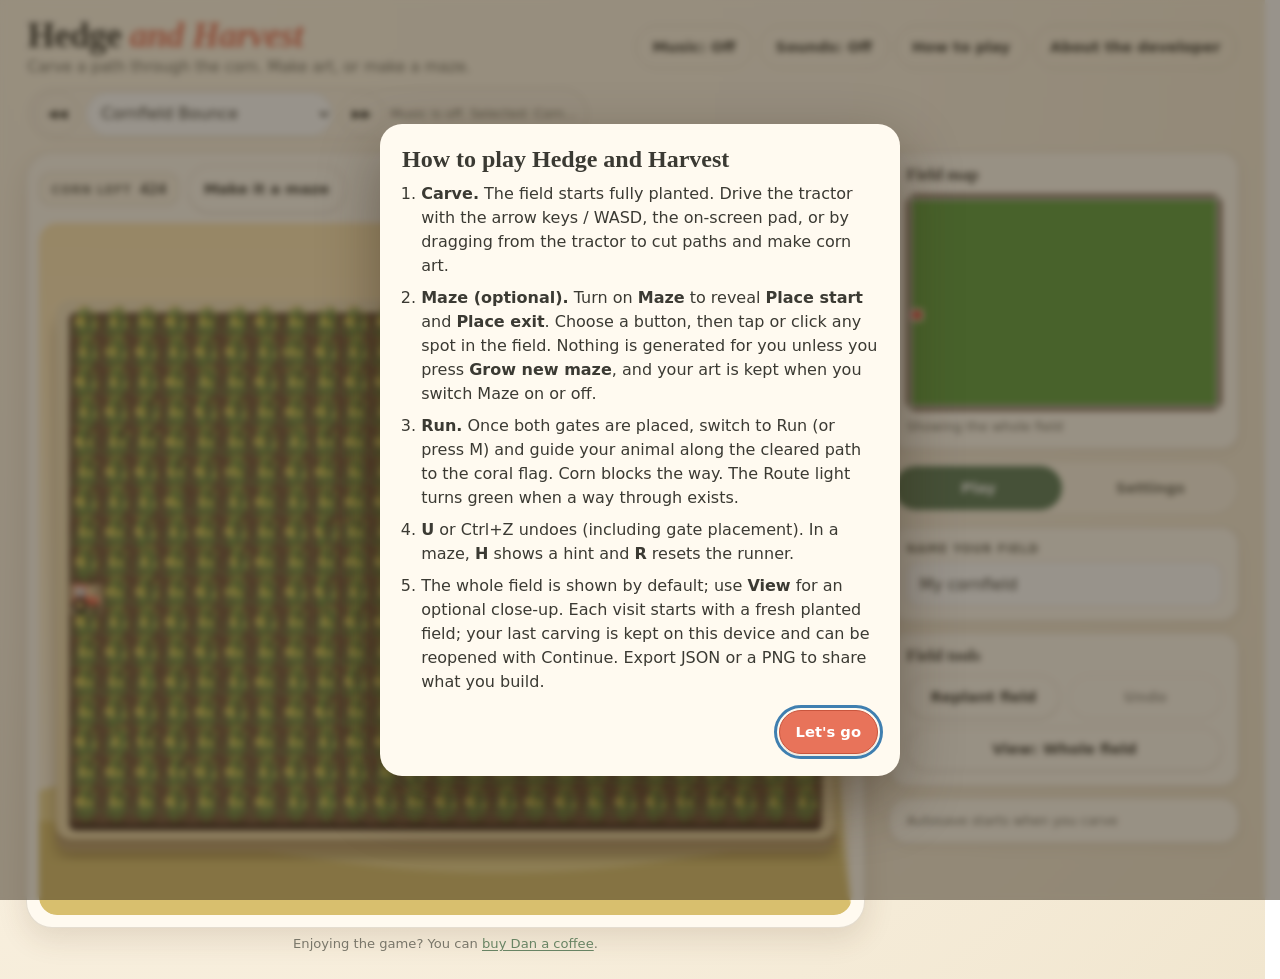
==== hedge-and-harvest/index.html @ e1737656 "Publish Hedge and Harvest with home and games listings" ====
<!doctype html>
<html lang="en">
<head>
<meta charset="utf-8">
<meta name="viewport" content="width=device-width, initial-scale=1, viewport-fit=cover">
<meta name="description" content="Hedge and Harvest: drive the tractor through the corn to make corn art, or turn it into a maze and run your animal to the flag.">
<meta name="theme-color" content="#5a7a58">
<title>Hedge and Harvest</title>
<link rel="icon" href="favicon.svg" type="image/svg+xml">
<link rel="stylesheet" href="styles.css">
</head>
<body data-season="summer" data-mode="carve" data-purpose="art">
<div class="app">
  <header class="topbar">
    <div class="brand">
      <h1>Hedge <em>and Harvest</em></h1>
      <p class="tagline">Carve a path through the corn. Make art, or make a maze.</p>
    </div>
    <div class="top-actions">
      <button id="btn-music" class="btn ghost tog" type="button" aria-pressed="false">Music: Off</button>
      <button id="btn-sfx" class="btn ghost tog" type="button" aria-pressed="false">Sounds: Off</button>
      <button id="btn-help" class="btn ghost" type="button">How to play</button>
      <a id="about-developer" class="btn ghost" href="https://appsbydan.com" target="_blank" rel="noopener noreferrer">About the developer</a>
    </div>
    <div id="now-playing-bar" class="now-bar" role="group" aria-label="Music player">
      <button id="music-prev" class="btn ghost now-skip" type="button" aria-label="Previous song">&#9664;&#9664;</button>
      <select id="music-track" class="text now-select" aria-label="Song"></select>
      <button id="music-next" class="btn ghost now-skip" type="button" aria-label="Next song">&#9654;&#9654;</button>
      <span id="now-playing" class="now-status" role="status" aria-live="polite"></span>
    </div>
    <p id="audio-note" class="audio-note" role="status" hidden>Sound isn't available in this browser.</p>
  </header>

  <main class="layout">
    <div class="stage-col">
    <section class="stage" aria-label="Cornfield play area">
      <div class="field-toolbar" id="field-toolbar" role="group" aria-label="Field tools">
        <div class="hud" aria-label="Game status">
          <div class="stat maze-only"><span class="label">Time</span><b id="hud-time">0:00</b></div>
          <div class="stat maze-only"><span class="label">Steps</span><b id="hud-moves">0</b></div>
          <div class="stat"><span class="label">Corn left</span><b id="hud-corn">0</b></div>
          <div class="stat route maze-only" data-ok="0"><span class="label">Route</span><b id="hud-route">Place gates</b></div>
        </div>
        <button id="btn-maze" class="btn tog" type="button" aria-pressed="false">Make it a maze</button>
        <details id="maze-menu" class="menu maze-only">
          <summary id="maze-summary" class="btn">Maze options</summary>
          <div class="menu-panel menu-left" id="maze-panel">
            <div class="mode-switch" id="mode-group" role="group" aria-label="Mode">
              <button id="mode-carve" data-mode="carve" type="button" aria-pressed="true">Carve</button>
              <button id="mode-run" data-mode="run" type="button" aria-pressed="false" disabled>Run</button>
            </div>
            <p class="gate-status" id="gate-status" role="status">Start not placed. Exit not placed. Place both to run.</p>
            <button id="btn-place-start" class="btn" type="button" aria-pressed="false">Place start</button>
            <button id="btn-place-exit" class="btn" type="button" aria-pressed="false">Place exit</button>
            <button id="btn-generate" class="btn" type="button">Grow new maze</button>
            <button id="btn-hint" class="btn" type="button">Hint</button>
            <button id="btn-reset" class="btn" type="button">Reset runner</button>
          </div>
        </details>
        <details id="share-menu" class="menu">
          <summary id="share-summary" class="btn">Share / Export</summary>
          <div class="menu-panel menu-right">
            <button id="btn-export-json" class="btn" type="button">Export JSON</button>
            <button id="btn-import" class="btn" type="button">Import JSON</button>
            <button id="btn-png" class="btn" type="button">Save picture (PNG)</button>
          </div>
        </details>
      </div>

      <div class="canvas-wrap">
        <canvas id="field" tabindex="0" role="application"
          aria-label="Cornfield art field. Arrow keys or WASD drive the tractor and carve corn. U undoes."></canvas>

        <div class="win" id="win" role="dialog" aria-live="polite" aria-labelledby="win-title" hidden>
          <h2 id="win-title">Harvest home!</h2>
          <p id="win-text"></p>
          <dl class="win-stats">
            <div><dt>Time</dt><dd id="win-time">0:00</dd></div>
            <div><dt>Steps</dt><dd id="win-moves">0</dd></div>
            <div><dt>Best</dt><dd id="win-best">-</dd></div>
          </dl>
          <div class="win-actions">
            <button id="win-again" class="btn primary" type="button">Run it again</button>
            <button id="win-new" class="btn" type="button">Grow a new maze</button>
            <button id="win-share" class="btn ghost" type="button">Share</button>
          </div>
          <p class="support">Enjoying the game? You can <a class="support-link" data-placement="completed" href="https://buymeacoffee.com/AppsbyDan" target="_blank" rel="noopener noreferrer">buy Dan a coffee</a>.</p>
        </div>

        <div class="toast" id="toast" role="status" aria-live="polite"></div>
      </div>

      <div class="dpad" id="dpad" aria-label="Touch controls">
        <button class="dpad-btn up" data-dx="0" data-dy="-1" type="button" aria-label="Up">&#9650;</button>
        <button class="dpad-btn left" data-dx="-1" data-dy="0" type="button" aria-label="Left">&#9664;</button>
        <button class="dpad-btn right" data-dx="1" data-dy="0" type="button" aria-label="Right">&#9654;</button>
        <button class="dpad-btn down" data-dx="0" data-dy="1" type="button" aria-label="Down">&#9660;</button>
        <button id="btn-undo2" class="btn dpad-undo" type="button">Undo</button>
      </div>
    </section>
    <div id="field-support">
      <p class="note support support-main">Enjoying the game? You can <a class="support-link" data-placement="main" href="https://buymeacoffee.com/AppsbyDan" target="_blank" rel="noopener noreferrer">buy Dan a coffee</a>.</p>
      <p class="note support" id="loaded-support" hidden>Enjoying the game? You can <a class="support-link" data-placement="loaded" href="https://buymeacoffee.com/AppsbyDan" target="_blank" rel="noopener noreferrer">buy Dan a coffee</a>.</p>
    </div>
    </div>

    <aside class="panel" aria-label="Field settings">
      <section class="card minimap-card" aria-labelledby="minimap-title">
        <h2 id="minimap-title">Field map</h2>
        <canvas id="minimap" role="img" aria-label="Map of the whole field showing the visible area and the active character"></canvas>
        <p class="note" id="minimap-note">Showing the whole field</p>
      </section>

      <div class="tabs" id="sidebar-tabs" role="tablist" aria-label="Sidebar sections">
        <button type="button" role="tab" id="tab-play" aria-controls="panel-play" aria-selected="true" tabindex="0">Play</button>
        <button type="button" role="tab" id="tab-settings" aria-controls="panel-settings" aria-selected="false" tabindex="-1">Settings</button>
      </div>

      <div class="tabpanel" id="panel-play" role="tabpanel" aria-labelledby="tab-play">
      <section class="card" id="resume-card" aria-labelledby="resume-title" hidden>
        <h2 id="resume-title">Saved field</h2>
        <button id="btn-resume" class="btn wide" type="button">Continue saved field</button>
        <p class="note">Each visit starts with a fresh planted field. Starting a new carving keeps only your last field.</p>
      </section>

      <section class="card">
        <label class="label" for="creation-name">Name your field</label>
        <input id="creation-name" class="text" type="text" maxlength="40" autocomplete="off" spellcheck="false">
      </section>

      <section class="card">
        <h2>Field tools</h2>
        <div class="grid2">
          <button id="btn-replant" class="btn" type="button">Replant field</button>
          <button id="btn-undo" class="btn" type="button">Undo</button>
          <button id="btn-view" class="btn wide" type="button" aria-pressed="false">View: Whole field</button>
        </div>
      </section>

      <section class="card" aria-label="Save status">
        <p class="note" id="save-status">Autosave on</p>
      </section>
      </div>

      <div class="tabpanel" id="panel-settings" role="tabpanel" aria-labelledby="tab-settings" hidden>
      <section class="card">
        <h2>Field size</h2>
        <div class="seg" id="size-group" role="group" aria-label="Field size">
          <button type="button" data-size="small" aria-pressed="false"><span>Cozy plot</span><small>15 &times; 11</small></button>
          <button type="button" data-size="medium" aria-pressed="true"><span>Family farm</span><small>25 &times; 17</small></button>
          <button type="button" data-size="large" aria-pressed="false"><span>Great field</span><small>35 &times; 23</small></button>
        </div>
      </section>

      <section class="card">
        <h2>Season</h2>
        <div class="seasons" id="season-group" role="group" aria-label="Season">
          <button type="button" data-season="spring" aria-pressed="false"><i class="dot spring"></i>Spring</button>
          <button type="button" data-season="summer" aria-pressed="true"><i class="dot summer"></i>Summer</button>
          <button type="button" data-season="autumn" aria-pressed="false"><i class="dot autumn"></i>Autumn</button>
          <button type="button" data-season="winter" aria-pressed="false"><i class="dot winter"></i>Winter</button>
        </div>
      </section>

      <section class="card">
        <h2>Your runner</h2>
        <div class="animals" id="animal-group" role="group" aria-label="Runner animal">
          <button type="button" data-animal="dog" aria-pressed="true" aria-label="Dog"><canvas aria-hidden="true"></canvas><span>Dog</span></button>
          <button type="button" data-animal="cat" aria-pressed="false" aria-label="Cat"><canvas aria-hidden="true"></canvas><span>Cat</span></button>
          <button type="button" data-animal="cow" aria-pressed="false" aria-label="Cow"><canvas aria-hidden="true"></canvas><span>Cow</span></button>
          <button type="button" data-animal="horse" aria-pressed="false" aria-label="Horse"><canvas aria-hidden="true"></canvas><span>Horse</span></button>
          <button type="button" data-animal="pig" aria-pressed="false" aria-label="Pig"><canvas aria-hidden="true"></canvas><span>Pig</span></button>
          <button type="button" data-animal="chicken" aria-pressed="false" aria-label="Chicken"><canvas aria-hidden="true"></canvas><span>Chicken</span></button>
        </div>
      </section>

      <section class="card" aria-labelledby="motion-title">
        <h2 id="motion-title">Motion</h2>
        <label class="label" for="motion-mode">Running and swaying corn</label>
        <select id="motion-mode" class="text">
          <option value="device">Follow my device</option>
          <option value="full">Full motion</option>
          <option value="reduced">Reduced motion</option>
        </select>
        <p class="note" id="motion-note" role="status" aria-live="polite"></p>
      </section>

      <section class="card" aria-labelledby="music-title">
        <h2 id="music-title">Music</h2>
        <label class="check" for="music-rotate"><input id="music-rotate" type="checkbox" checked> Auto rotate songs (about every minute)</label>
        <p class="note">Pick songs and skip with the player at the top of the page.</p>
      </section>

      <p class="note support support-settings">Enjoying the game? You can <a class="support-link" data-placement="settings" href="https://buymeacoffee.com/AppsbyDan" target="_blank" rel="noopener noreferrer">buy Dan a coffee</a>.</p>
      </div>
    </aside>
  </main>
</div>

<div class="modal" id="modal-help" hidden>
  <div class="modal-backdrop" data-close></div>
  <div class="modal-card" role="dialog" aria-modal="true" aria-labelledby="help-title">
    <h2 id="help-title">How to play Hedge and Harvest</h2>
    <ol class="help">
      <li><b>Carve.</b> The field starts fully planted. Drive the tractor with the arrow keys / WASD, the on-screen pad, or by dragging from the tractor to cut paths and make corn art.</li>
      <li><b>Maze (optional).</b> Turn on <b>Maze</b> to reveal <b>Place start</b> and <b>Place exit</b>. Choose a button, then tap or click any spot in the field. Nothing is generated for you unless you press <b>Grow new maze</b>, and your art is kept when you switch Maze on or off.</li>
      <li><b>Run.</b> Once both gates are placed, switch to Run (or press M) and guide your animal along the cleared path to the coral flag. Corn blocks the way. The Route light turns green when a way through exists.</li>
      <li><b>U</b> or Ctrl+Z undoes (including gate placement). In a maze, <b>H</b> shows a hint and <b>R</b> resets the runner.</li>
      <li>The whole field is shown by default; use <b>View</b> for an optional close-up. Each visit starts with a fresh planted field; your last carving is kept on this device and can be reopened with Continue. Export JSON or a PNG to share what you build.</li>
    </ol>
    <div class="modal-actions"><button class="btn primary" type="button" data-close data-autofocus>Let's go</button></div>
  </div>
</div>

<div class="modal" id="modal-confirm" hidden>
  <div class="modal-backdrop" data-close></div>
  <div class="modal-card" role="alertdialog" aria-modal="true" aria-labelledby="confirm-title" aria-describedby="confirm-body">
    <h2 id="confirm-title"></h2>
    <p id="confirm-body"></p>
    <div class="modal-actions">
      <button class="btn" type="button" data-close data-autofocus>Keep my field</button>
      <button id="confirm-ok" class="btn danger" type="button"></button>
    </div>
  </div>
</div>

<div class="modal" id="modal-share" hidden>
  <div class="modal-backdrop" data-close></div>
  <div class="modal-card" role="dialog" aria-modal="true" aria-labelledby="share-title">
    <h2 id="share-title">Export your field</h2>
    <p id="share-note" class="note"></p>
    <label class="label" for="share-text">Creation data (JSON)</label>
    <textarea id="share-text" class="text mono" rows="8" readonly spellcheck="false"></textarea>
    <p class="note support">Enjoying the game? You can <a class="support-link" data-placement="shared" href="https://buymeacoffee.com/AppsbyDan" target="_blank" rel="noopener noreferrer">buy Dan a coffee</a>.</p>
    <div class="modal-actions">
      <button class="btn" type="button" data-close>Close</button>
      <button id="share-copy" class="btn" type="button">Copy</button>
      <button id="share-download" class="btn primary" type="button" data-autofocus>Download .json</button>
    </div>
  </div>
</div>

<div class="modal" id="modal-import" hidden>
  <div class="modal-backdrop" data-close></div>
  <div class="modal-card" role="dialog" aria-modal="true" aria-labelledby="import-title">
    <h2 id="import-title">Import a field</h2>
    <p class="note">Paste creation JSON or choose a file. Only field data is read; nothing is ever run.</p>
    <label class="label" for="import-file">Choose a .json file</label>
    <input id="import-file" class="text" type="file" accept=".json,application/json,text/plain">
    <label class="label" for="import-text">Or paste it here</label>
    <textarea id="import-text" class="text mono" rows="7" spellcheck="false" data-autofocus></textarea>
    <p id="import-error" class="error" role="alert"></p>
    <div class="modal-actions">
      <button class="btn" type="button" data-close>Cancel</button>
      <button id="import-load" class="btn primary" type="button">Load field</button>
    </div>
  </div>
</div>

<script src="audio.js"></script>
<script src="game.js"></script>
</body>
</html>
---- hedge-and-harvest/styles.css ----
:root {
  --cream: #fbf3e4;
  --paper: #fffaf0;
  --sage: #8fa98a;
  --sage-deep: #5a7a58;
  --coral: #e8735a;
  --coral-deep: #c9553d;
  --ink: #3b3a33;
  --muted: #6d6b5f;
  --line: rgba(90, 70, 40, 0.16);
  --shadow: 0 10px 30px rgba(90, 60, 30, 0.14);
  --radius: 18px;
  --serif: Georgia, "Iowan Old Style", "Times New Roman", serif;
  --sans: system-ui, -apple-system, "Segoe UI", Roboto, sans-serif;
}

* { box-sizing: border-box; }
[hidden] { display: none !important; }

html, body { margin: 0; padding: 0; }
body {
  font-family: var(--sans);
  color: var(--ink);
  background: radial-gradient(circle at 15% 0%, #fff7e6 0, var(--cream) 45%, #f1e6cf 100%);
  min-height: 100vh;
  min-height: 100dvh;
  -webkit-text-size-adjust: 100%;
}

.app { max-width: 1500px; margin: 0 auto; padding: 14px clamp(12px, 2vw, 28px) 28px; }

.topbar { display: flex; align-items: center; justify-content: space-between; gap: 12px; padding: 4px 2px 12px; }
.brand h1 { margin: 0; font: 700 clamp(1.5rem, 3.2vw, 2.2rem)/1.05 var(--serif); letter-spacing: -0.01em; }
.brand h1 em { color: var(--coral); font-style: italic; }
.tagline { margin: 3px 0 0; color: var(--muted); font-size: 0.95rem; }

/* buttons */
.btn {
  font: 600 0.92rem/1 var(--sans);
  color: var(--ink);
  background: var(--paper);
  border: 1.5px solid var(--line);
  border-radius: 999px;
  padding: 11px 16px;
  min-height: 44px;
  cursor: pointer;
  box-shadow: 0 2px 0 rgba(90, 60, 30, 0.08);
  transition: transform 0.08s, background 0.15s, box-shadow 0.15s;
}
.btn:hover { background: #fff; }
.btn:active { transform: translateY(1px); box-shadow: none; }
.btn:disabled { opacity: 0.45; cursor: not-allowed; }
.btn.primary { background: var(--coral); color: #fff; border-color: var(--coral-deep); }
.btn.primary:hover { background: var(--coral-deep); }
.btn.danger { background: #b4432f; color: #fff; border-color: #8f3322; }
.btn.ghost { background: transparent; box-shadow: none; }
.top-actions { display: flex; flex-wrap: wrap; justify-content: flex-end; gap: 6px; }
.btn.tog[aria-pressed="true"] { background: var(--sage-deep, #5b8a5b); color: #fff; }
/* top music bar (not sticky: it never covers the touch pad) */
.topbar { flex-wrap: wrap; }
.now-bar {
  display: flex; align-items: center; gap: 6px; flex: 1 1 340px; max-width: 560px; min-width: 0;
  background: var(--cream); border: 1.5px solid var(--line); border-radius: 999px; padding: 3px 6px;
}
.now-bar .now-skip { padding: 0 12px; min-width: 44px; font-size: 0.8rem; }
.now-bar .now-select { flex: 1 1 120px; min-width: 170px; margin: 0; padding: 8px 10px; border-radius: 999px; text-overflow: ellipsis; }
.now-status { flex: 0 1 190px; min-width: 0; font-size: 0.8rem; color: var(--muted); white-space: nowrap; overflow: hidden; text-overflow: ellipsis; }
.support { font-size: 0.78rem; color: var(--muted); opacity: 0.9; }
.support-link { color: var(--sage-deep); text-decoration: underline; text-underline-offset: 2px; }
.support-link:hover { color: var(--coral-deep); }
.win .support { margin: 14px 0 0; }
.tabpanel > .support { grid-column: 1 / -1; margin: 0; text-align: center; }
.audio-note { flex-basis: 100%; margin: 0; font-size: 0.85rem; opacity: 0.8; }
.btn.wide { grid-column: 1 / -1; }
button:focus-visible, input:focus-visible, textarea:focus-visible, canvas:focus-visible {
  outline: 3px solid #3f7fb0; outline-offset: 2px;
}

/* layout */
.layout { display: grid; grid-template-columns: minmax(0, 1fr) 350px; gap: clamp(12px, 2vw, 24px); align-items: start; }

.stage {
  position: relative;
  display: flex; flex-direction: column; gap: 10px;
  background: var(--paper);
  border: 1.5px solid var(--line);
  border-radius: 26px;
  padding: 12px;
  box-shadow: var(--shadow);
  height: calc(100vh - 124px);
  height: calc(100dvh - 124px);
  min-height: 460px;
}
.hud { display: flex; flex-wrap: wrap; gap: 8px; padding-right: 150px; }
.stat {
  display: flex; align-items: baseline; gap: 8px;
  background: var(--cream); border: 1px solid var(--line); border-radius: 12px; padding: 7px 12px;
}
.stat b { font: 700 1.1rem/1 var(--serif); font-variant-numeric: tabular-nums; }
.label { display: block; font-size: 0.72rem; letter-spacing: 0.08em; text-transform: uppercase; color: var(--muted); font-weight: 700; }
.stat.route[data-ok="1"] { background: #e3efdd; border-color: #a7c79e; }
.stat.route[data-ok="1"] b { color: var(--sage-deep); }
.stat.route[data-ok="0"] b { color: var(--coral-deep); }

.mode-switch {
  position: absolute; top: 12px; right: 12px; z-index: 2;
  display: flex; background: var(--cream); border: 1.5px solid var(--line); border-radius: 999px; padding: 3px;
}
.mode-switch button {
  font: 700 0.9rem/1 var(--sans); border: 0; background: transparent; color: var(--muted);
  padding: 10px 18px; min-height: 40px; border-radius: 999px; cursor: pointer;
}
.mode-switch button[aria-pressed="true"] { background: var(--sage-deep); color: #fff; }
body[data-mode="run"] .mode-switch button[aria-pressed="true"] { background: var(--coral); }

.canvas-wrap { position: relative; flex: 1; min-height: 0; border-radius: 18px; overflow: hidden; }
#field { display: block; width: 100%; height: 100%; touch-action: none; border-radius: 18px; cursor: crosshair; user-select: none; -webkit-user-select: none; }

.toast {
  position: absolute; left: 50%; bottom: 14px; transform: translate(-50%, 10px);
  background: rgba(59, 58, 51, 0.92); color: #fff; padding: 9px 16px; border-radius: 999px;
  font-size: 0.9rem; opacity: 0; pointer-events: none; transition: opacity 0.2s, transform 0.2s; max-width: 90%; text-align: center;
}
.toast.show { opacity: 1; transform: translate(-50%, 0); }

.win {
  position: absolute; inset: 0; margin: auto; width: min(420px, 90%); height: fit-content;
  background: var(--paper); border: 2px solid var(--coral); border-radius: 24px; padding: 22px;
  text-align: center; box-shadow: 0 20px 50px rgba(60, 40, 20, 0.3);
}
.win h2 { margin: 0 0 6px; font: 700 1.8rem/1.1 var(--serif); color: var(--coral-deep); }
.win p { margin: 0 0 14px; color: var(--muted); }
.win-stats { display: flex; justify-content: center; gap: 22px; margin: 0 0 16px; }
.win-stats dt { font-size: 0.7rem; letter-spacing: 0.08em; text-transform: uppercase; color: var(--muted); font-weight: 700; }
.win-stats dd { margin: 2px 0 0; font: 700 1.3rem/1 var(--serif); }
.win-actions { display: flex; flex-wrap: wrap; gap: 8px; justify-content: center; }

/* touch pad */
.dpad {
  display: none; grid-template-columns: repeat(3, 62px); grid-template-rows: repeat(2, 56px); gap: 6px;
  justify-content: center; align-items: center; padding-top: 2px;
  grid-template-areas: ". up undo" "left down right";
}
.dpad-btn {
  min-width: 48px; min-height: 48px;
  font-size: 1.2rem; color: var(--sage-deep); background: var(--cream); border: 1.5px solid var(--line);
  border-radius: 16px; cursor: pointer; touch-action: none; user-select: none; -webkit-user-select: none;
  -webkit-touch-callout: none; -webkit-tap-highlight-color: transparent;
  box-shadow: 0 3px 0 rgba(90, 60, 30, 0.12);
}
.dpad-btn:active { transform: translateY(2px); box-shadow: none; background: #e3efdd; }
.dpad-btn.up { grid-area: up; } .dpad-btn.down { grid-area: down; }
.dpad-btn.left { grid-area: left; } .dpad-btn.right { grid-area: right; }
.dpad-undo { grid-area: undo; padding: 0; }

/* panel */
html { scrollbar-gutter: stable; } /* tab switches never change the stage width */
.panel { display: flex; flex-direction: column; gap: 12px; }
.tabpanel { display: flex; flex-direction: column; gap: 12px; }
.minimap-card h2 { margin-bottom: 8px; }
.minimap-card .note { margin-top: 8px; }
#minimap { display: block; width: 100%; max-width: 340px; height: auto; margin: 0 auto; border-radius: 10px; image-rendering: pixelated; }
.tabs { display: grid; grid-template-columns: 1fr 1fr; gap: 4px; padding: 4px; background: var(--cream); border: 1.5px solid var(--line); border-radius: 999px; }
.tabs [role="tab"] {
  font: 700 0.92rem/1 var(--sans); color: var(--muted); background: transparent; border: 0; border-radius: 999px;
  padding: 10px 14px; min-height: 44px; cursor: pointer;
}
.tabs [role="tab"][aria-selected="true"] { background: var(--sage-deep); color: #fff; }
.card {
  background: var(--paper); border: 1.5px solid var(--line); border-radius: var(--radius); padding: 14px 16px;
  box-shadow: 0 4px 14px rgba(90, 60, 30, 0.07);
}
.card h2 { margin: 0 0 10px; font: 700 1.05rem/1 var(--serif); }
.text {
  width: 100%; font: 500 1rem var(--sans); color: var(--ink); background: #fff; border: 1.5px solid var(--line);
  border-radius: 12px; padding: 10px 12px; margin-top: 6px; min-height: 44px;
}
select.text { cursor: pointer; }
.check { display: flex; gap: 10px; align-items: center; margin-top: 12px; font-size: 0.92rem; cursor: pointer; min-height: 44px; }
.check input { width: 20px; height: 20px; accent-color: var(--sage-deep); }
.text.mono { font: 0.82rem/1.4 ui-monospace, Menlo, Consolas, monospace; resize: vertical; }
.grid2 { display: grid; grid-template-columns: 1fr 1fr; gap: 8px; }
.note { margin: 10px 0 0; font-size: 0.82rem; color: var(--muted); }
.error { min-height: 1.3em; margin: 8px 0 0; color: #b4432f; font-weight: 600; font-size: 0.9rem; }

.seg { display: grid; grid-template-columns: repeat(3, 1fr); gap: 8px; }
.seg button {
  display: flex; flex-direction: column; gap: 3px; align-items: center; padding: 10px 4px; min-height: 52px;
  font: 700 0.85rem/1.1 var(--sans); color: var(--ink); background: var(--cream); border: 1.5px solid var(--line);
  border-radius: 14px; cursor: pointer; text-align: center;
}
.seg small { font-weight: 500; color: var(--muted); font-size: 0.75rem; }
.seg button[aria-pressed="true"], .seasons button[aria-pressed="true"], .animals button[aria-pressed="true"] {
  border-color: var(--sage-deep); background: #e3efdd; box-shadow: inset 0 0 0 1.5px var(--sage-deep);
}

.seasons { display: grid; grid-template-columns: 1fr 1fr; gap: 8px; }
.seasons button {
  display: flex; align-items: center; gap: 8px; padding: 10px 12px; min-height: 44px;
  font: 700 0.9rem/1 var(--sans); color: var(--ink); background: var(--cream); border: 1.5px solid var(--line);
  border-radius: 14px; cursor: pointer;
}
.dot { width: 16px; height: 16px; border-radius: 50%; display: inline-block; border: 1.5px solid rgba(0, 0, 0, 0.12); }
.dot.spring { background: #aed26f; } .dot.summer { background: #ebbc4d; } .dot.autumn { background: #dc8439; } .dot.winter { background: #dbe6f0; }

.animals { display: grid; grid-template-columns: repeat(3, 1fr); gap: 8px; }
.animals button {
  display: flex; flex-direction: column; align-items: center; gap: 2px; padding: 6px 4px 7px; min-height: 76px;
  font: 700 0.78rem/1 var(--sans); color: var(--ink); background: var(--cream); border: 1.5px solid var(--line);
  border-radius: 14px; cursor: pointer;
}
.animals canvas { width: 44px; height: 44px; }

/* modals */
.modal { position: fixed; inset: 0; z-index: 50; display: grid; place-items: center; padding: 16px; }
.modal-backdrop { position: absolute; inset: 0; background: rgba(50, 40, 25, 0.5); backdrop-filter: blur(3px); }
.modal-card {
  position: relative; width: min(520px, 100%); max-height: calc(100vh - 32px); overflow: auto;
  background: var(--paper); border-radius: 22px; padding: 22px; box-shadow: 0 24px 60px rgba(40, 25, 10, 0.4);
}
.modal-card h2 { margin: 0 0 10px; font: 700 1.5rem/1.1 var(--serif); }
.modal-card p { margin-top: 0; line-height: 1.45; }
.modal-card .label { margin-top: 12px; }
.help { padding-left: 1.2em; line-height: 1.5; margin: 0 0 6px; }
.help li { margin-bottom: 8px; }
.modal-actions { display: flex; flex-wrap: wrap; gap: 8px; justify-content: flex-end; margin-top: 16px; }

/* art is the default; maze-only controls appear when Maze is on */
body[data-purpose="art"] .maze-only { display: none; }
.btn[aria-pressed="true"]:not(.tog) { box-shadow: inset 0 0 0 2px var(--sage-deep); background: #e3efdd; }
.mode-switch button:disabled { opacity: 0.45; cursor: not-allowed; }
.gate-status { margin: 8px 0 0; font-size: 0.85rem; color: var(--muted); min-height: 2.4em; }

/* seasonal tint on page chrome */
body[data-season="spring"] { --sage-deep: #4f8a54; }
body[data-season="autumn"] { --sage-deep: #8a6a3a; }
body[data-season="winter"] { --sage-deep: #4e7a96; }

/* tablets and phones */
@media (max-width: 960px) {
  .layout { grid-template-columns: 1fr; }
  .stage { height: auto; min-height: 0; }
  .canvas-wrap { flex: none; height: min(66vh, 118vw); height: min(66dvh, 118vw); min-height: 300px; }
  .hud { padding-right: 0; margin-top: 46px; }
  .tabpanel { display: grid; grid-template-columns: 1fr 1fr; gap: 12px; }
  .tabpanel .card:first-child { grid-column: 1 / -1; }
}
@media (max-width: 960px), (pointer: coarse) {
  .dpad { display: grid; }
}
@media (max-width: 620px) {
  .app { padding: 8px 8px 24px; }
  .tagline { display: none; }
  .topbar { gap: 6px; padding-bottom: 8px; }
  .top-actions { justify-content: flex-start; }
  .top-actions .btn { padding-left: 10px; padding-right: 10px; font-size: 0.85rem; min-height: 40px; }
  .now-bar { flex-basis: 100%; max-width: none; flex-wrap: wrap; border-radius: 22px; }
  .now-bar .now-skip { min-height: 40px; }
  .now-bar .now-select { font-size: 16px; min-height: 40px; }   /* 16px keeps iOS from zooming the page on focus */
  .now-status { flex-basis: 100%; padding: 0 8px 4px; }
  .stage { padding: 8px; border-radius: 20px; }
  .tabpanel { grid-template-columns: 1fr; }
  .stat { padding: 6px 9px; gap: 6px; }
  .hud { gap: 5px; }
  .canvas-wrap { height: min(46vh, calc(100vh - 440px)); height: min(46svh, calc(100svh - 440px)); min-height: 200px; }
  .win { padding: 16px; }
}
@media (prefers-reduced-motion: reduce) {
  .toast, .btn { transition: none; }
}

/* field toolbar (top border of the stage) */
.stage-col { display: flex; flex-direction: column; gap: 8px; min-width: 0; }
.card > .note:first-child { margin-top: 0; }
.field-toolbar { position: relative; z-index: 6; display: flex; flex-wrap: wrap; align-items: center; gap: 8px; }
.field-toolbar .hud { padding-right: 0; margin: 0; }
.field-toolbar .btn { min-height: 48px; }
.field-toolbar .mode-switch { position: static; }
.field-toolbar .mode-switch button { min-height: 48px; }
.field-toolbar .menu { display: block; }
#share-menu { margin-left: auto; }
.menu > summary { list-style: none; display: flex; align-items: center; cursor: pointer; user-select: none; -webkit-user-select: none; }
.menu > summary::-webkit-details-marker { display: none; }
.menu > summary::after { content: "\25BE"; margin-left: 8px; font-size: 0.8em; }
.menu[open] > summary { background: #e3efdd; box-shadow: inset 0 0 0 2px var(--sage-deep); }
.menu > summary:focus-visible { outline: 3px solid #3f7fb0; outline-offset: 2px; }
.menu-panel {
  max-height: min(460px, 50svh); overflow-y: auto;
  position: absolute; top: calc(100% + 6px); z-index: 20; width: min(300px, 100%);
  display: flex; flex-direction: column; gap: 6px; padding: 8px;
  background: var(--paper); border: 1.5px solid var(--line); border-radius: 18px; box-shadow: var(--shadow);
}
.menu-left { left: 0; }
.menu-right { right: 0; }
.menu-panel .btn { width: 100%; min-height: 48px; text-align: center; }
.menu-panel .mode-switch { align-self: stretch; }
.menu-panel .mode-switch button { flex: 1; }
.menu-panel .gate-status { margin: 0; min-height: 0; padding: 0 4px; font-size: 0.85rem; }
body[data-purpose="maze"] .hud { display: none; }
#field-support { text-align: center; }
#field-support .support { margin: 0; }
.top-actions a.btn { display: inline-flex; align-items: center; text-decoration: none; }
@media (max-width: 620px) {
  .field-toolbar { gap: 6px; flex-wrap: nowrap; }
  .field-toolbar .btn { padding-left: 9px; padding-right: 9px; font-size: 0.8rem; white-space: nowrap; }
  .field-toolbar .stat { padding: 4px 7px; }
  .menu > summary::after { margin-left: 4px; }
  .top-actions .btn { min-height: 48px; }
  .canvas-wrap { height: min(38svh, calc(100svh - 540px)); min-height: 160px; }
  .dpad { grid-template-rows: repeat(2, 50px); gap: 4px; }
}
@media (max-width: 360px) {
  /* Narrow phones wrap art tools; share the same vertical budget but reserve less canvas height. */
  .now-bar .now-select { min-width: 0; }
  .field-toolbar { flex-wrap: wrap; }
  .canvas-wrap { height: min(34svh, calc(100svh - 540px)); min-height: 140px; }
}
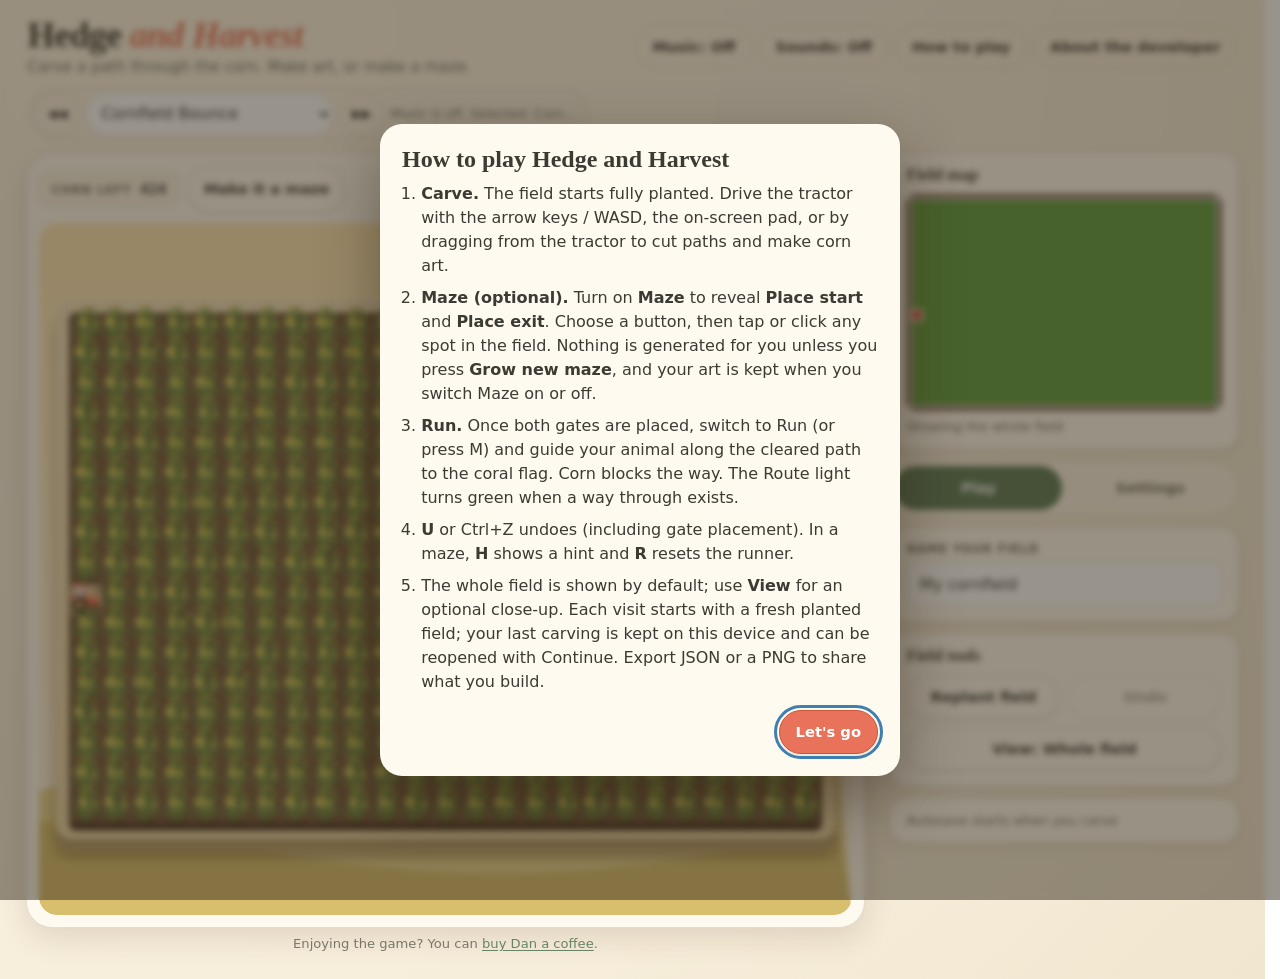
==== commit a02e8e0d: "Update Hedge and Harvest to latest larger-field release" ====
--- a/hedge-and-harvest/index.html
+++ b/hedge-and-harvest/index.html
@@ -149,6 +149,9 @@
           <button type="button" data-size="small" aria-pressed="false"><span>Cozy plot</span><small>15 &times; 11</small></button>
           <button type="button" data-size="medium" aria-pressed="true"><span>Family farm</span><small>25 &times; 17</small></button>
           <button type="button" data-size="large" aria-pressed="false"><span>Great field</span><small>35 &times; 23</small></button>
+          <button type="button" data-size="expansive" aria-pressed="false"><span>Wide acres</span><small>69 &times; 35</small></button>
+          <button type="button" data-size="grand" aria-pressed="false"><span>Grand estate</span><small>105 &times; 69</small></button>
+          <button type="button" data-size="vast" aria-pressed="false"><span>Harvest country</span><small>207 &times; 105</small></button>
         </div>
       </section>
 
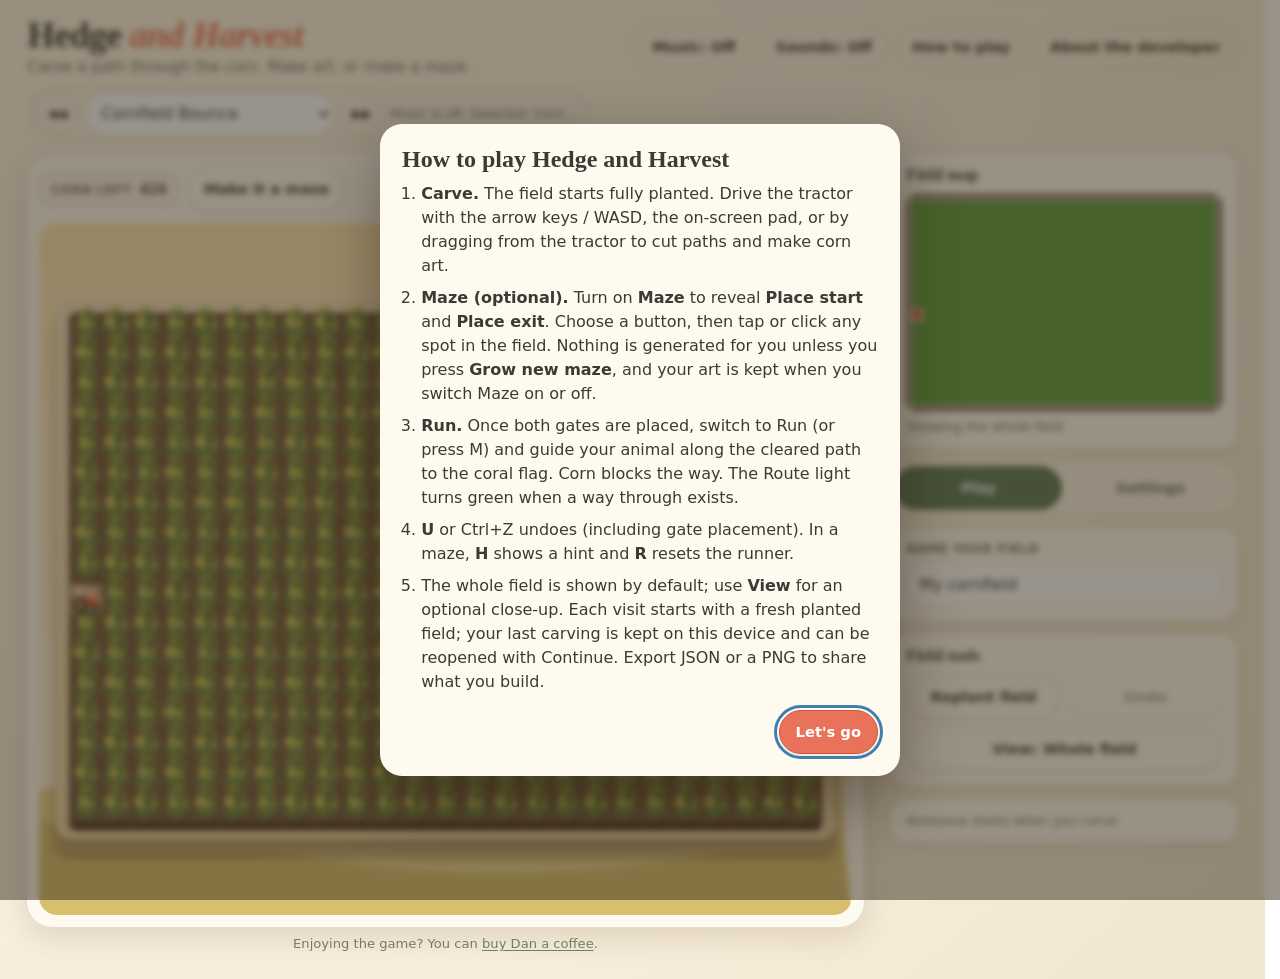
==== commit 167789e8: "Version game assets to prevent stale cached code after deployment" ====
--- a/hedge-and-harvest/index.html
+++ b/hedge-and-harvest/index.html
@@ -6,8 +6,8 @@
 <meta name="description" content="Hedge and Harvest: drive the tractor through the corn to make corn art, or turn it into a maze and run your animal to the flag.">
 <meta name="theme-color" content="#5a7a58">
 <title>Hedge and Harvest</title>
-<link rel="icon" href="favicon.svg" type="image/svg+xml">
-<link rel="stylesheet" href="styles.css">
+<link rel="icon" href="favicon.svg?v=291d92e04536" type="image/svg+xml">
+<link rel="stylesheet" href="styles.css?v=290fb1032997">
 </head>
 <body data-season="summer" data-mode="carve" data-purpose="art">
 <div class="app">
@@ -260,7 +260,7 @@
   </div>
 </div>
 
-<script src="audio.js"></script>
-<script src="game.js"></script>
+<script src="audio.js?v=618b1e8ed4a6"></script>
+<script src="game.js?v=ef475502a934"></script>
 </body>
 </html>
